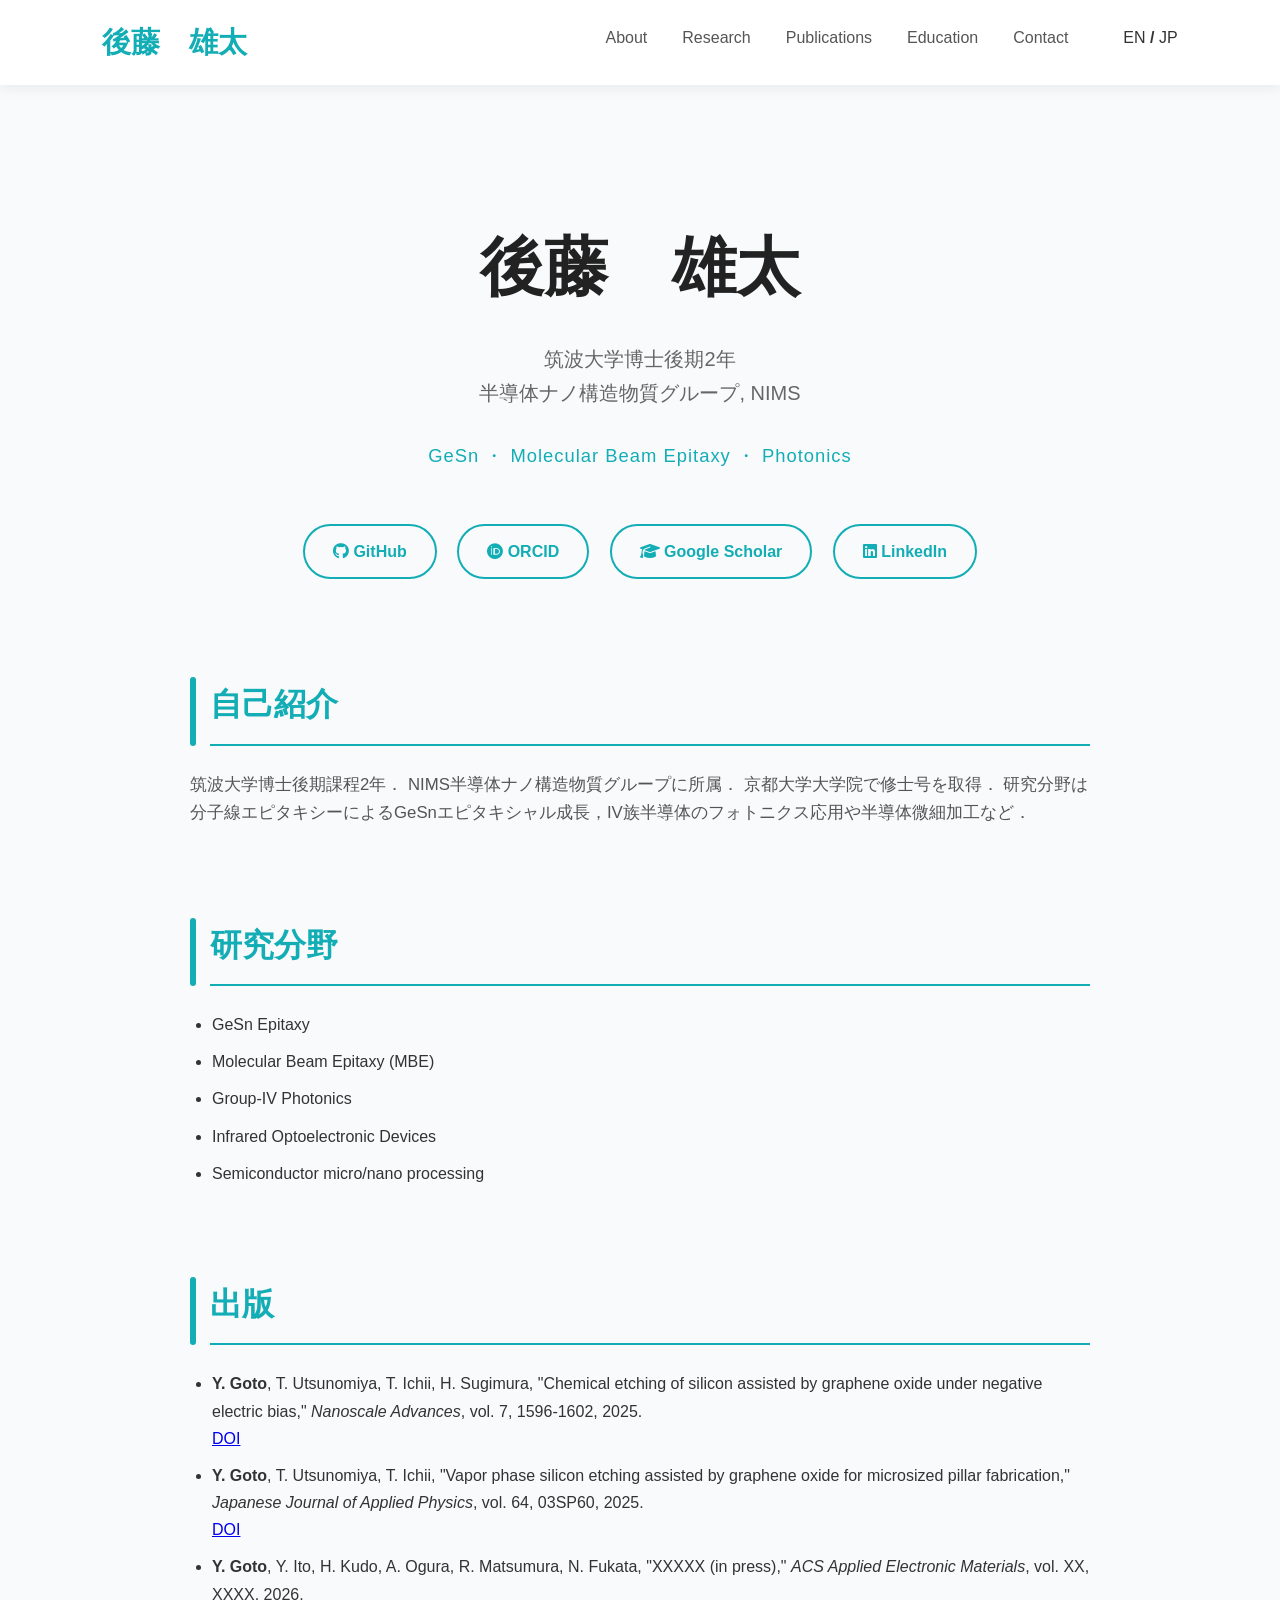
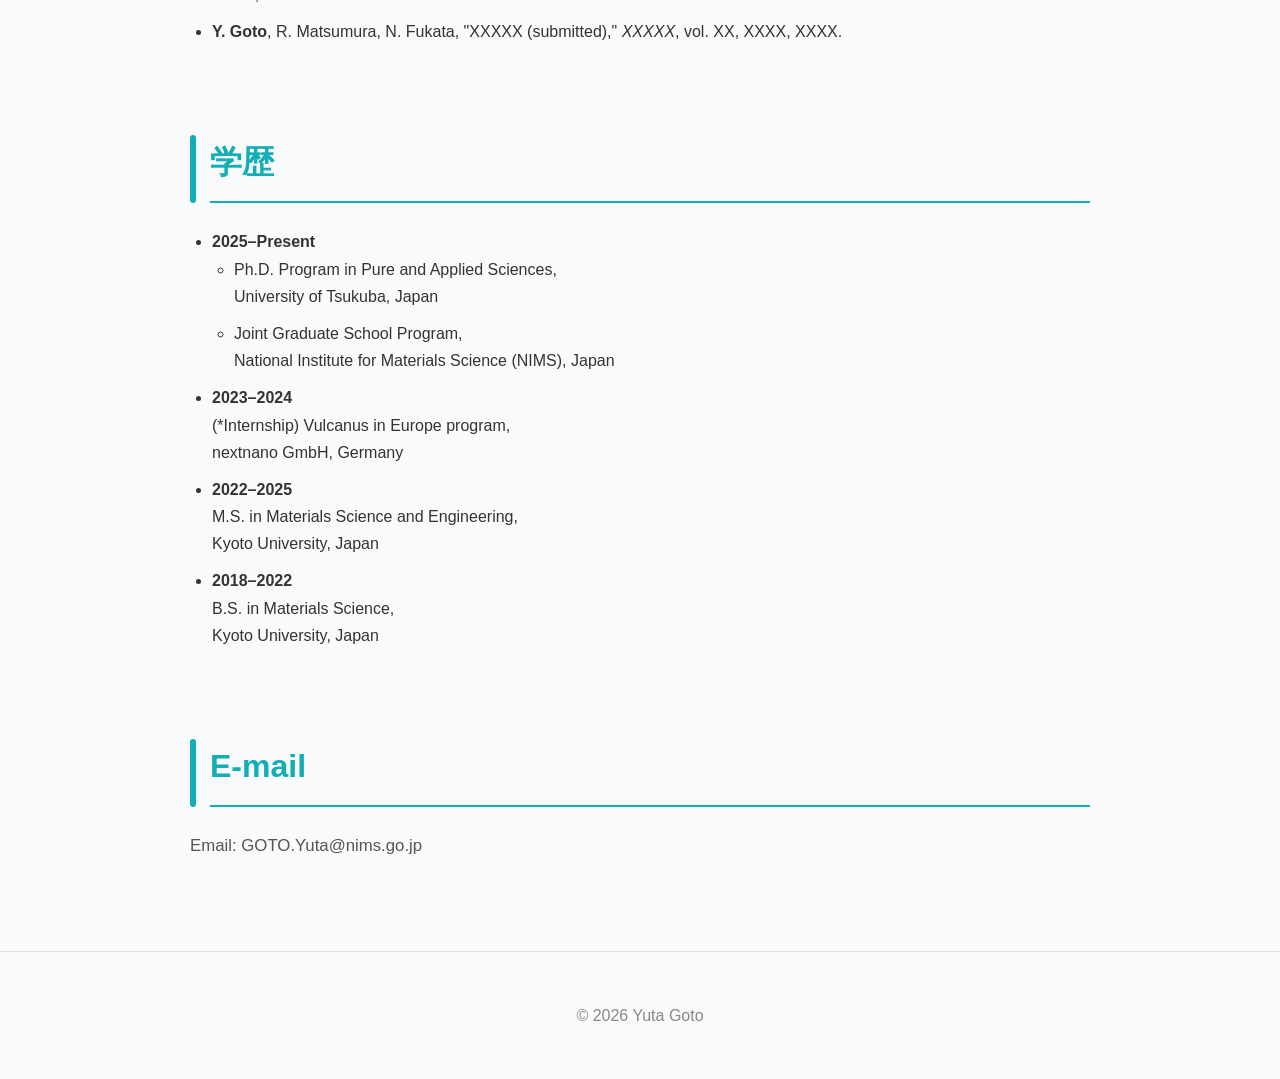
==== index_ja.html @ af43c1f3 "yg: added japanese page" ====
<!DOCTYPE html>
<html lang="ja">

<head>
<meta charset="UTF-8">
<meta name="viewport" content="width=device-width, initial-scale=1.0">

<title>後藤　雄太</title>

<link rel="stylesheet" href="style.css">

<!-- Font Awesome -->
<link rel="stylesheet"
href="https://cdnjs.cloudflare.com/ajax/libs/font-awesome/6.6.0/css/all.min.css">

</head>

<body>

<!-- Navigation -->
<nav>
    <div class="logo">後藤　雄太</div>

    <ul>
        <li><a href="#about">About</a></li>
        <li><a href="#research">Research</a></li>
        <li><a href="#publications">Publications</a></li>
        <li><a href="#education">Education</a></li>
        <li><a href="#contact">Contact</a></li>

        <!-- Language -->
        <li class="language">
            <a href="index.html">EN</a> /
            <a href="index_ja.html">JP</a>
        </li>
    </ul>
</nav>

<!-- Top -->
<div class="container">

    <h1>後藤　雄太</h1>

    <p class="subtitle">
        筑波大学博士後期2年<br>
        半導体ナノ構造物質グループ, NIMS
    </p>

    <p class="keywords">
        GeSn ・ Molecular Beam Epitaxy ・ Photonics
    </p>

    <div class="links">

        <a href="https://github.com/yutagot" target="_blank">
            <i class="fab fa-github"></i> GitHub
        </a>

        <a href="https://orcid.org/0009-0005-4780-8060" target="_blank">
            <i class="fab fa-orcid"></i> ORCID
        </a>

        <a href="https://scholar.google.com/citations?hl=ja&user=DV3cNhgAAAAJ" target="_blank">
            <i class="fas fa-graduation-cap"></i> Google Scholar
        </a>

        <a href="https://www.linkedin.com/in/yuta-goto-65562a297/" target="_blank">
            <i class="fab fa-linkedin"></i> LinkedIn
        </a>  
    </div>

</div>

<!-- About -->
<section id="about">

    <h2>自己紹介</h2>

    <p>
        筑波大学博士後期課程2年．
        NIMS半導体ナノ構造物質グループに所属．
        京都大学大学院で修士号を取得．
        研究分野は分子線エピタキシーによるGeSnエピタキシャル成長，IV族半導体のフォトニクス応用や半導体微細加工など．
    </p>

</section>

<!-- Research -->
<section id="research">

    <h2>研究分野</h2>

    <ul>
        <li>GeSn Epitaxy</li>
        <li>Molecular Beam Epitaxy (MBE)</li>
        <li>Group-IV Photonics</li>
        <li>Infrared Optoelectronic Devices</li>
        <li>Semiconductor micro/nano processing</li>
    </ul>

</section>

<!-- Publications -->
<section id="publications">

    <h2>出版</h2>

    <ul class="publication-list">

        <li>
            <strong>Y. Goto</strong>, T. Utsunomiya, T. Ichii, H. Sugimura,
            "Chemical etching of silicon assisted by graphene oxide under negative electric bias,"
            <em>Nanoscale Advances</em>,
            vol. 7, 1596-1602, 2025.
            <br>
            <a href="https://doi.org/10.1039/D4NA00825A">DOI</a>
        </li>

        <li>
            <strong>Y. Goto</strong>, T. Utsunomiya, T. Ichii,
            "Vapor phase silicon etching assisted by graphene oxide for microsized pillar fabrication,"
            <em>Japanese Journal of Applied Physics</em>,
            vol. 64, 03SP60, 2025.
            <br>
            <a href="https://doi.org/10.35848/1347-4065/adbbf7">DOI</a>
        </li>
        
        <li>
            <strong>Y. Goto</strong>, Y. Ito, H. Kudo, A. Ogura, R. Matsumura, N. Fukata,
            "XXXXX (in press),"
            <em>ACS Applied Electronic Materials</em>,
            vol. XX, XXXX, 2026.
            <br>
        <!--    <a href="https://doi.org/10.35848/1347-4065/adbbf7">DOI</a> --> 
        </li>

        <li>
            <strong>Y. Goto</strong>, R. Matsumura, N. Fukata,
            "XXXXX (submitted),"
            <em>XXXXX</em>,
            vol. XX, XXXX, XXXX.
            <br>
        <!--    <a href="https://doi.org/10.35848/1347-4065/adbbf7">DOI</a> --> 
        </li>



    </ul>

</section>

</section>

<!-- Education -->
<section id="education">

    <h2>学歴</h2>

    <ul class="education-list">
        <li>
            <strong>2025–Present</strong><br>
            <ul>
        <li>Ph.D. Program in Pure and Applied Sciences,<br> 
            University of Tsukuba, Japan</li>
        <li>Joint Graduate School Program,<br>
            National Institute for Materials Science (NIMS), Japan</li>
            </ul>
        </li>

        <li>
            <strong>2023–2024</strong><br>
            (*Internship) Vulcanus in Europe program,<br>
            nextnano GmbH, Germany
        </li>
        <li>
            <strong>2022–2025</strong><br>
            M.S. in Materials Science and Engineering,<br>
            Kyoto University, Japan
        </li>

        <li>
            <strong>2018–2022</strong><br>
            B.S. in Materials Science,<br>
            Kyoto University, Japan
        </li>
    </ul>

</section>

<!-- Contact -->
<section id="contact">

    <h2>E-mail</h2>

    <p>
        Email: GOTO.Yuta@nims.go.jp
    </p>

</section>

<footer>
    © 2026 Yuta Goto
</footer>

</body>
</html>
---- style.css ----
/* ===========================
   General
=========================== */

html{
    scroll-behavior:smooth;
}

body{
    margin:0;
    font-family:-apple-system,BlinkMacSystemFont,"Segoe UI",Roboto,Helvetica,Arial,sans-serif;
    background:#f8fafc;
    color:#333;
    line-height:1.7;
}


/* ===========================
   Navigation Bar
=========================== */

nav{
    position:fixed;
    top:0;
    left:0;
    width:100%;
    background:white;
    display:flex;
    justify-content:space-between;
    align-items:center;
    padding:18px 8%;
    box-sizing:border-box;

    box-shadow:0 2px 15px rgba(0,0,0,0.08);

    z-index:1000;
}

.logo{
    font-size:1.8rem;
    font-weight:700;
    color:#13ADB5;
}

nav ul{
    display:flex;
    gap:35px;

    list-style:none;

    margin:0;
    padding:0;
}

nav a{

    color:#555;
    text-decoration:none;

    font-size:1rem;
    font-weight:500;

    transition:.25s;

}

nav a:hover{

    color:#13ADB5;

}


/* ===========================
   Top Section
=========================== */

.container{

    max-width:900px;

    margin:auto;

    padding-top:170px;

    text-align:center;

}

h1{

    font-size:4rem;

    margin-bottom:10px;

    color:#222;

}

.subtitle{

    font-size:1.25rem;

    color:#666;

}

.keywords{

    margin-top:30px;

    font-size:1.15rem;

    color:#13ADB5;

    letter-spacing:1px;

}


/* ===========================
   Buttons
=========================== */

.links{

    margin-top:45px;

}

.links a{

    display:inline-block;

    margin:8px;

    padding:12px 28px;

    border:2px solid #13ADB5;

    border-radius:30px;

    color:#13ADB5;

    text-decoration:none;

    font-weight:600;

    transition:.3s;

}

.links a:hover{

    background:#13ADB5;

    color:white;

    transform:translateY(-2px);

}


/* ===========================
   Sections
=========================== */

section{

    max-width:900px;

    margin:90px auto;

    padding:0 25px;

}

section h2{

    position:relative;

    padding-left:20px;

    color:#13ADB5;

    font-size:2rem;

    margin-bottom:25px;

}

section h2::before{

    content:"";

    position:absolute;

    left:0;
    top:0;

    width:6px;
    height:100%;

    background:#13ADB5;

    border-radius:3px;

}

section h2::after{

    content:"";

    display:block;

    margin-top:12px;

    height:2px;

    background:#13ADB5;

}

section p{

    color:#555;

    font-size:1.05rem;

}


/* ===========================
   List
=========================== */

ul{

    padding-left:22px;

}

li{

    margin-bottom:10px;

}


/* ===========================
   Footer
=========================== */

footer{

    text-align:center;

    padding:50px;

    color:#888;

    border-top:1px solid #ddd;

    margin-top:80px;

}


/* ===========================
   Image
=========================== */

.profile{

    width:180px;

    border-radius:50%;

    margin-bottom:30px;

    box-shadow:0 10px 25px rgba(0,0,0,.15);

}


/* ===========================
   Responsive
=========================== */

@media (max-width:768px){

nav{

    flex-direction:column;

    padding:15px;

}

nav ul{

    margin-top:15px;

    gap:18px;

    flex-wrap:wrap;

    justify-content:center;

}

.container{

    padding-top:220px;

}

h1{

    font-size:2.8rem;

}

.subtitle{

    font-size:1rem;

}

.links a{

    display:block;

    margin:12px auto;

    width:220px;

}

}


/* ===========================
   Language Switcher
=========================== */

.language {
    margin-left: 20px;
    font-weight: bold;
}

.language a {
    text-decoration: none;
    color: #333;
}

.language a:hover {
    color: #0aa;
}
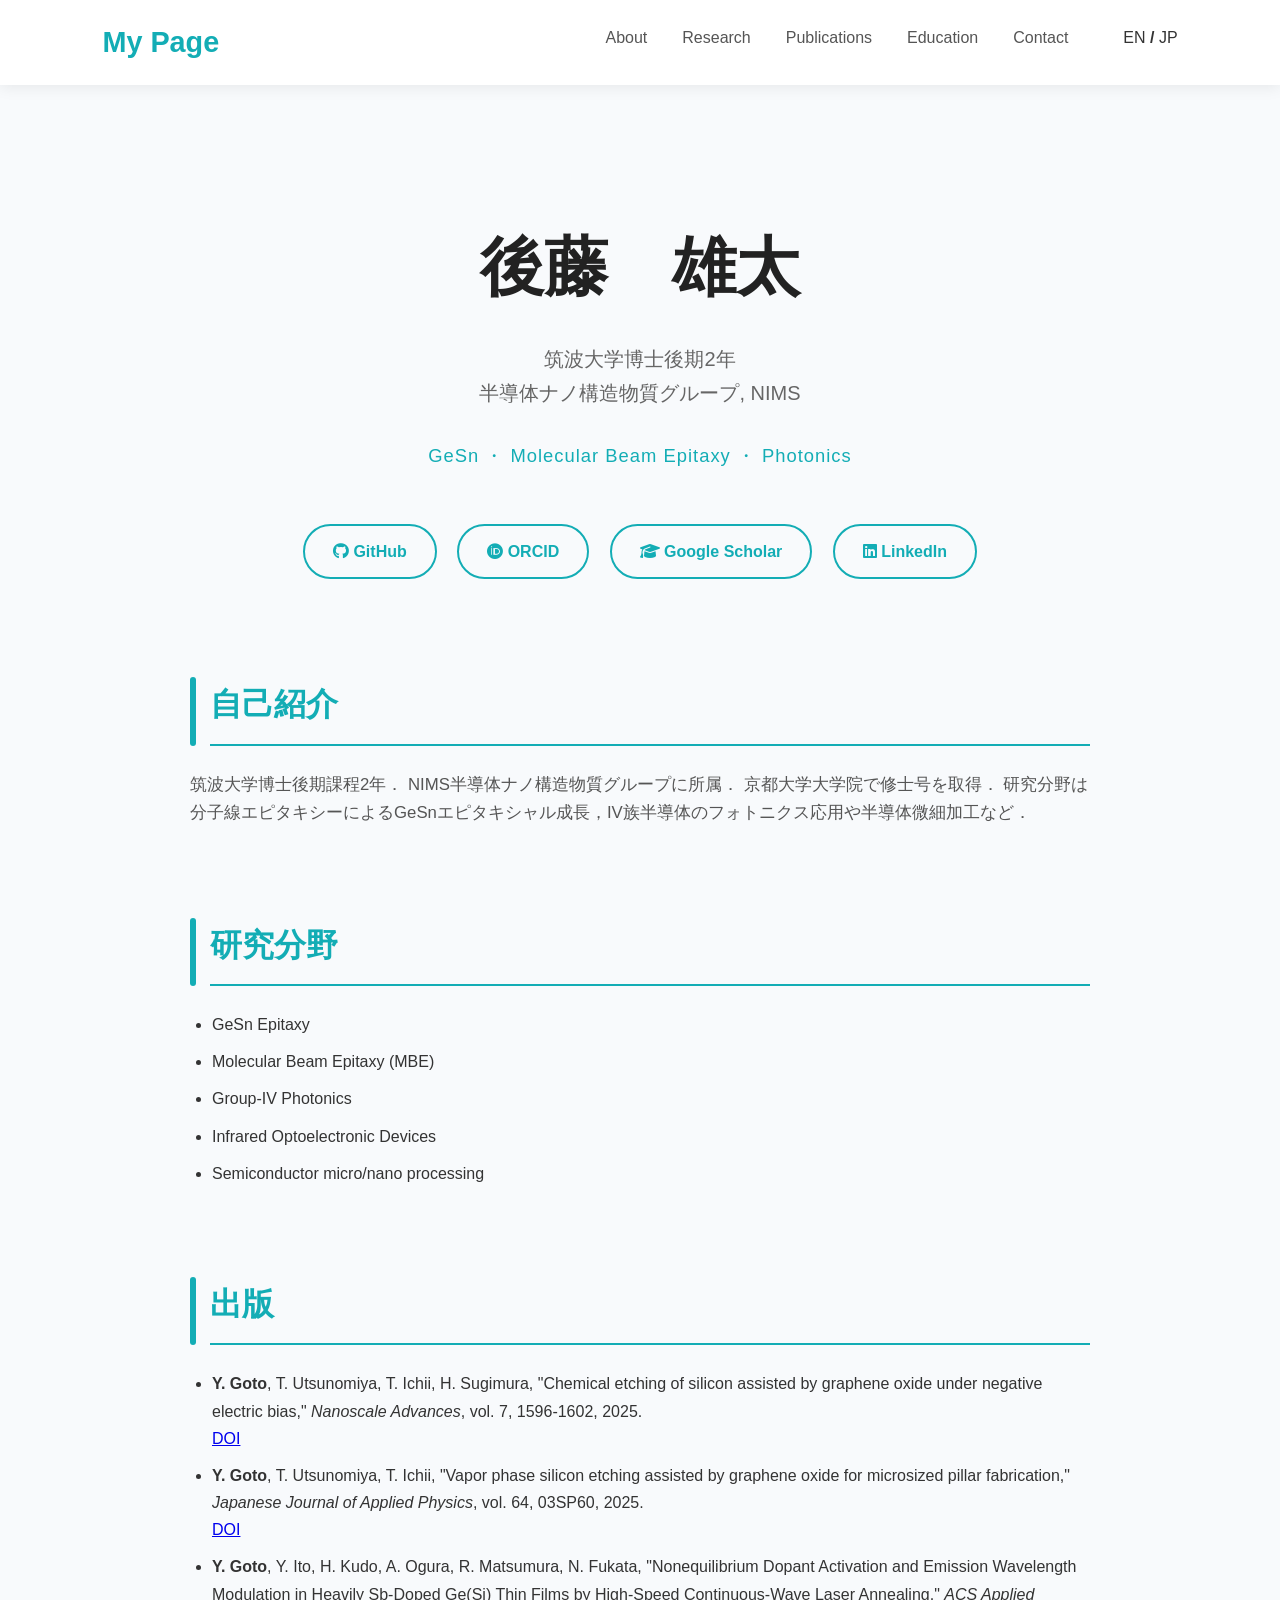
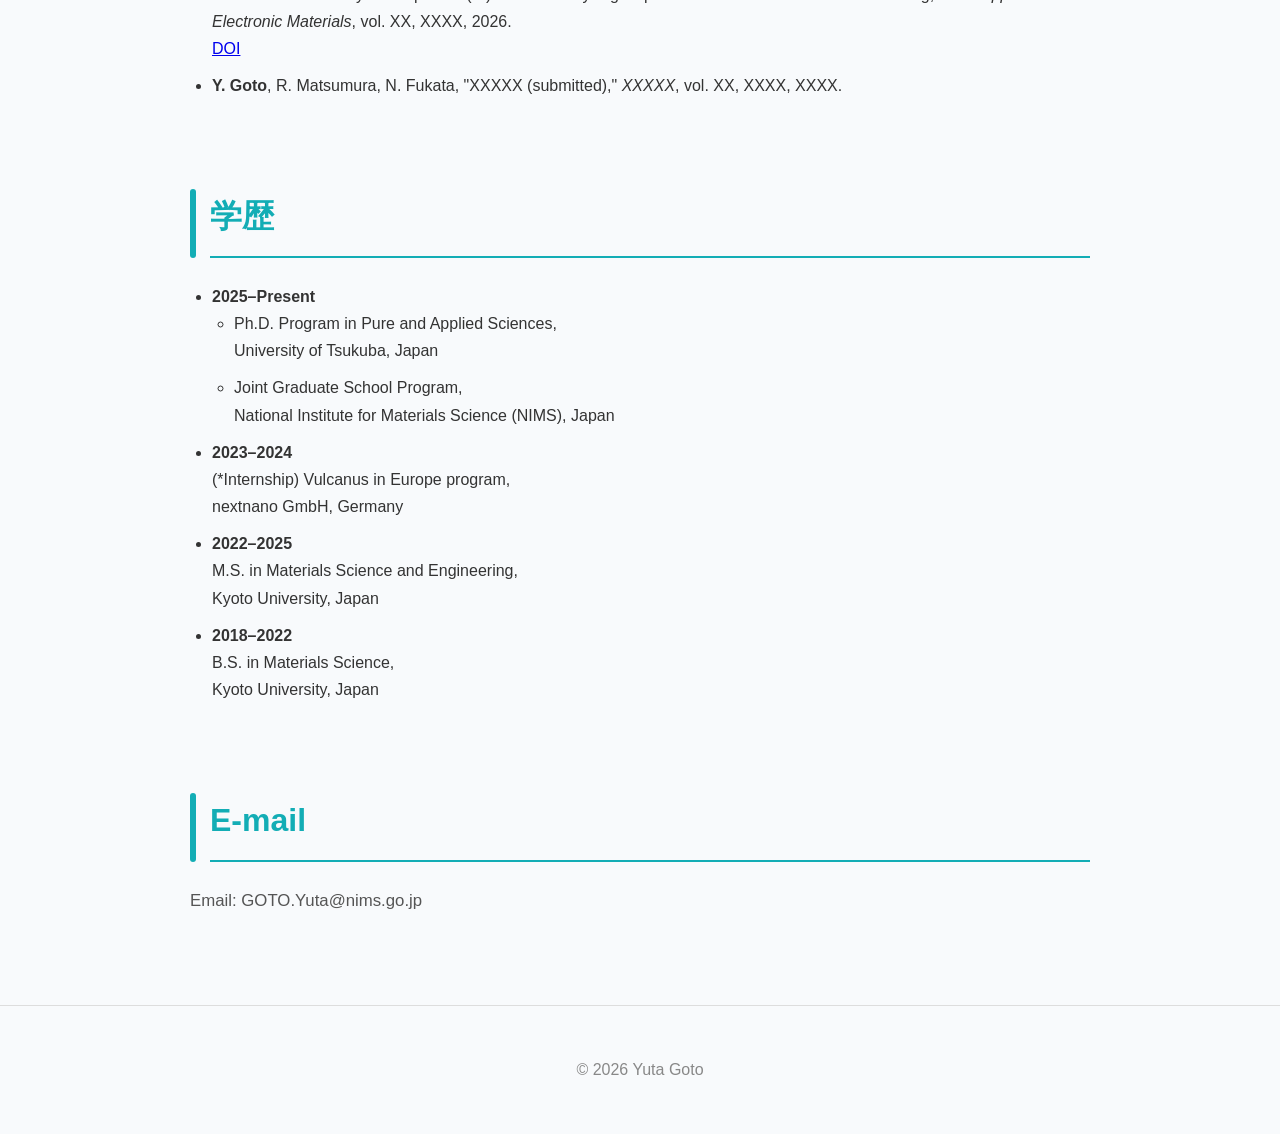
==== commit 9b72583e: "yg: updated paper list" ====
--- a/index_ja.html
+++ b/index_ja.html
@@ -5,7 +5,7 @@
 <meta charset="UTF-8">
 <meta name="viewport" content="width=device-width, initial-scale=1.0">
 
-<title>後藤　雄太</title>
+<title>My Page</title>
 
 <link rel="stylesheet" href="style.css">
 
@@ -19,7 +19,7 @@
 
 <!-- Navigation -->
 <nav>
-    <div class="logo">後藤　雄太</div>
+    <div class="logo">My Page</div>
 
     <ul>
         <li><a href="#about">About</a></li>
@@ -127,11 +127,11 @@
         
         <li>
             <strong>Y. Goto</strong>, Y. Ito, H. Kudo, A. Ogura, R. Matsumura, N. Fukata,
-            "XXXXX (in press),"
+            "Nonequilibrium Dopant Activation and Emission Wavelength Modulation in Heavily Sb-Doped Ge(Si) Thin Films by High-Speed Continuous-Wave Laser Annealing,"
             <em>ACS Applied Electronic Materials</em>,
             vol. XX, XXXX, 2026.
             <br>
-        <!--    <a href="https://doi.org/10.35848/1347-4065/adbbf7">DOI</a> --> 
+            <a href="https://doi.org/10.1021/acsaelm.6c00555">DOI</a>
         </li>
 
         <li>
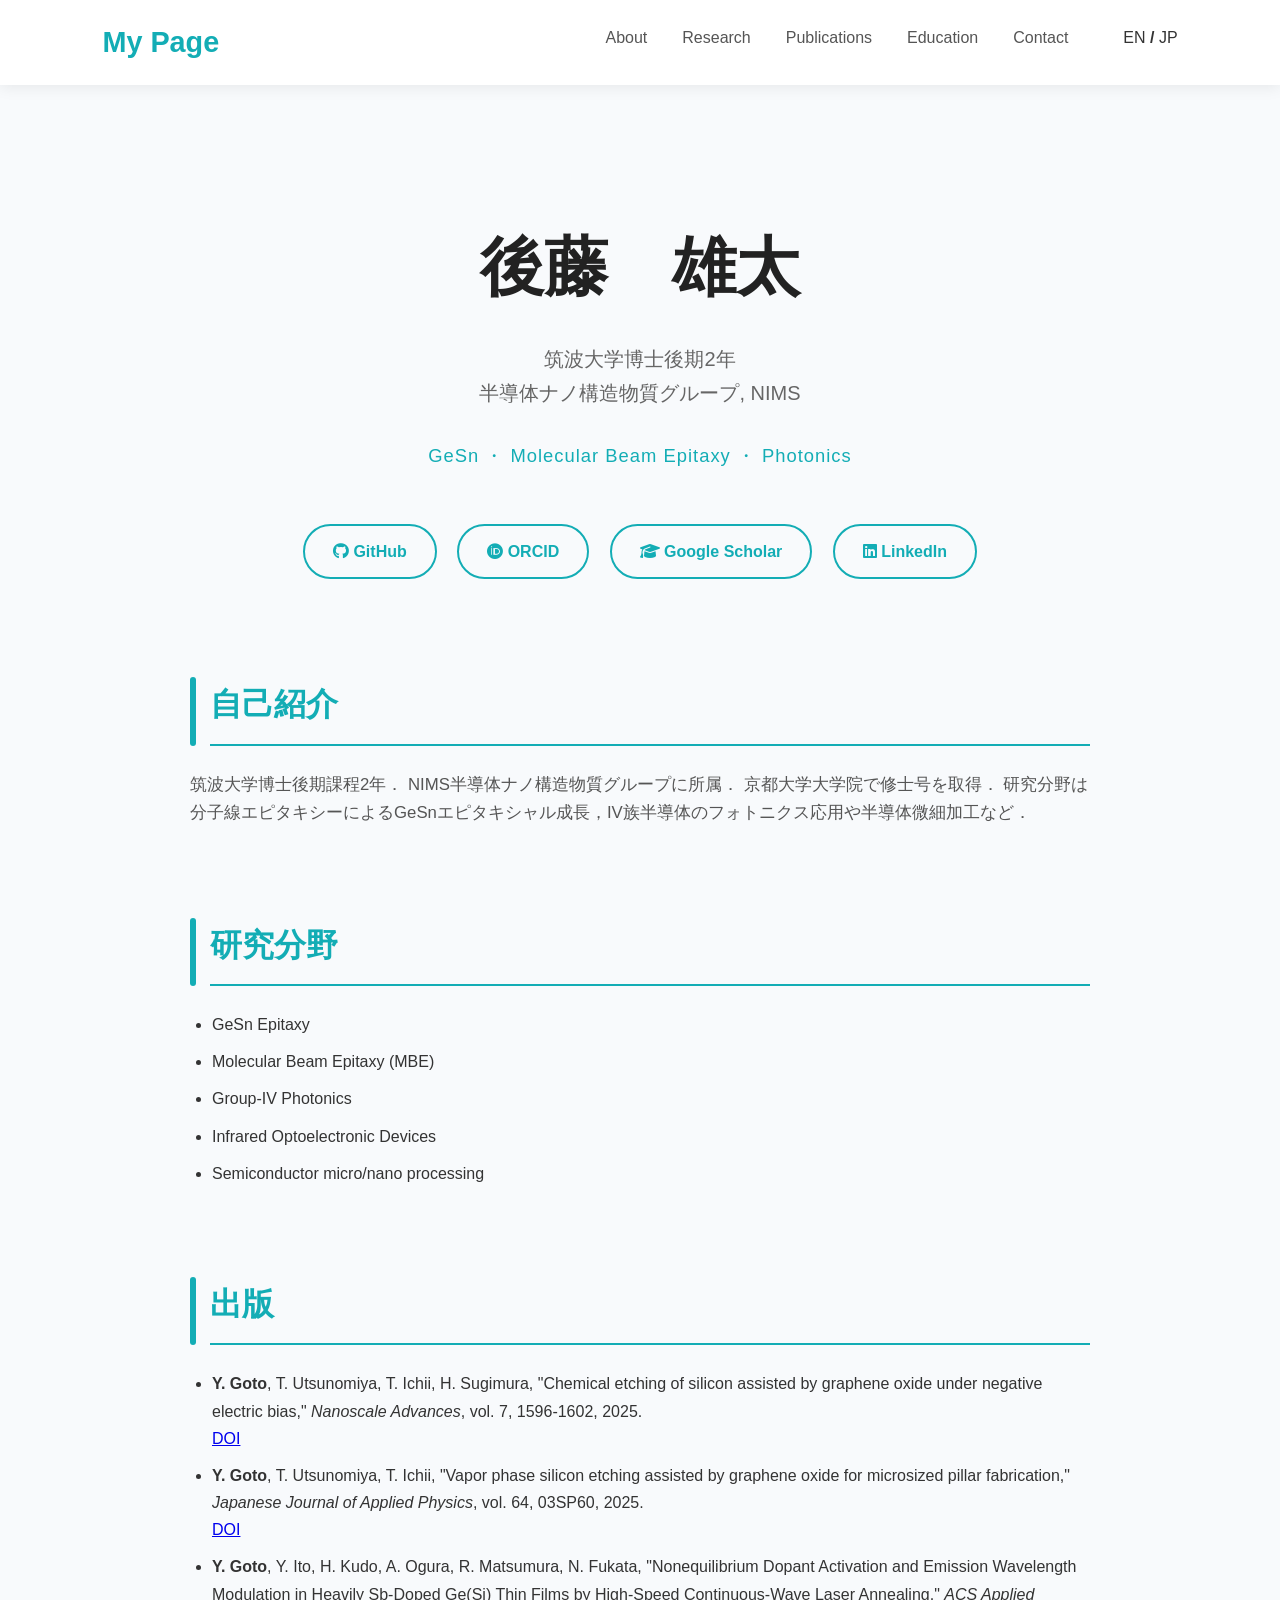
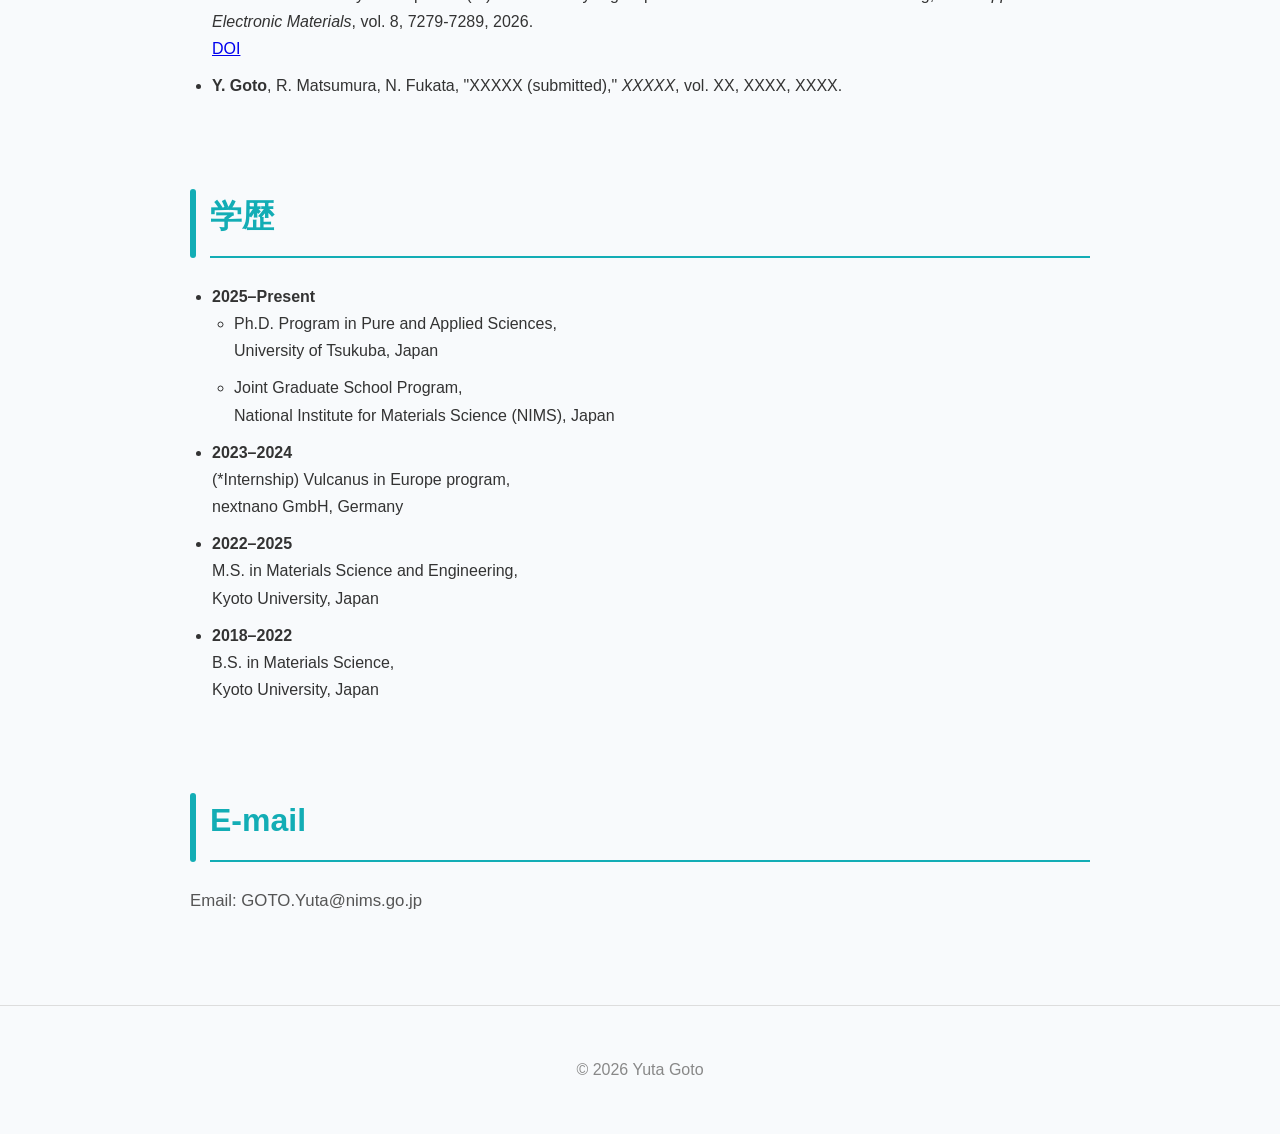
==== commit 61fc4bcf: "yg: updated japanese version" ====
--- a/index_ja.html
+++ b/index_ja.html
@@ -129,9 +129,9 @@
             <strong>Y. Goto</strong>, Y. Ito, H. Kudo, A. Ogura, R. Matsumura, N. Fukata,
             "Nonequilibrium Dopant Activation and Emission Wavelength Modulation in Heavily Sb-Doped Ge(Si) Thin Films by High-Speed Continuous-Wave Laser Annealing,"
             <em>ACS Applied Electronic Materials</em>,
-            vol. XX, XXXX, 2026.
-            <br>
-            <a href="https://doi.org/10.1021/acsaelm.6c00555">DOI</a>
+            vol. 8, 7279-7289, 2026.
+            <br>
+            <a href="https://doi.org/10.1021/acsaelm.6c00555">DOI</a> 
         </li>
 
         <li>
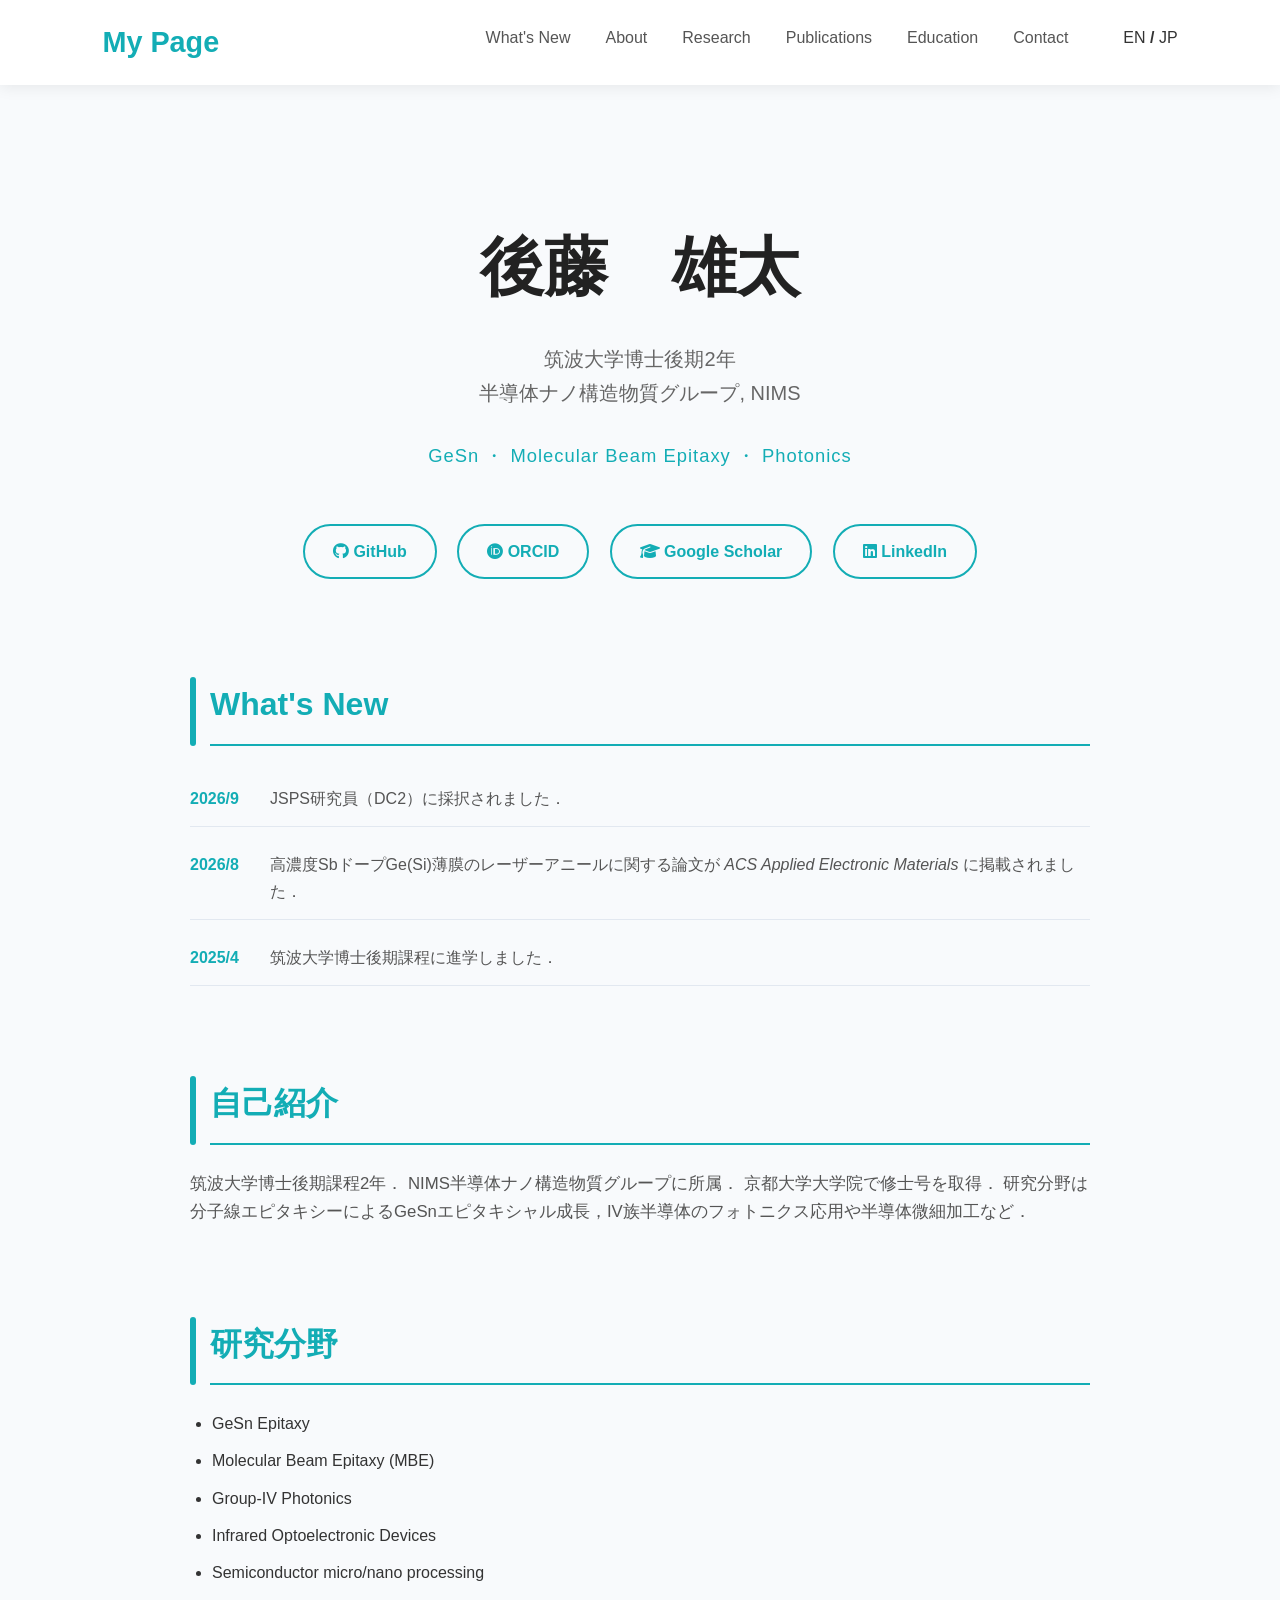
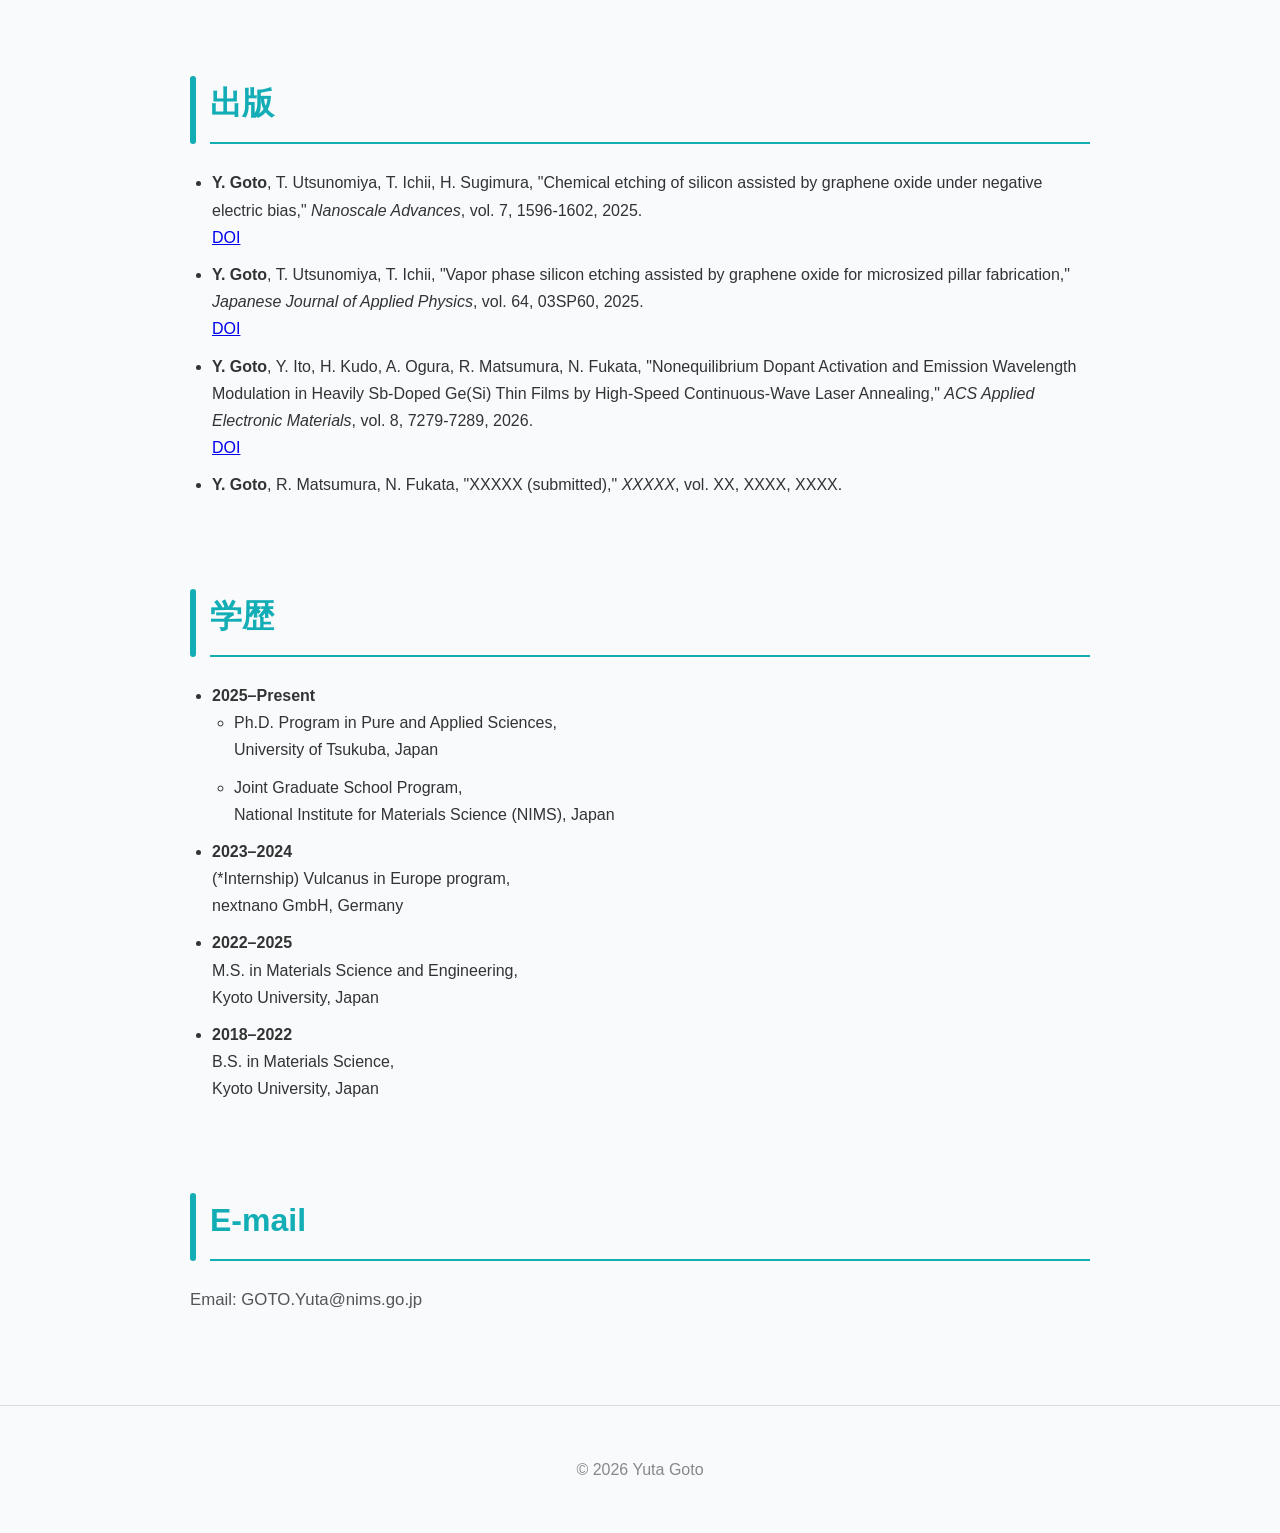
==== commit 5339bfad: "yg: added "what's new" section" ====
--- a/index_ja.html
+++ b/index_ja.html
@@ -1,3 +1,13 @@
+<!-- Google tag (gtag.js) -->
+<script async src="https://www.googletagmanager.com/gtag/js?id=G-8BQCS6YZSQ"></script>
+<script>
+  window.dataLayer = window.dataLayer || [];
+  function gtag(){dataLayer.push(arguments);}
+  gtag('js', new Date());
+
+  gtag('config', 'G-8BQCS6YZSQ');
+</script>
+
 <!DOCTYPE html>
 <html lang="ja">
 
@@ -22,6 +32,7 @@
     <div class="logo">My Page</div>
 
     <ul>
+        <li><a href="#news">What's New</a></li>
         <li><a href="#about">About</a></li>
         <li><a href="#research">Research</a></li>
         <li><a href="#publications">Publications</a></li>
@@ -70,6 +81,28 @@
     </div>
 
 </div>
+
+<!-- What's New -->
+<section id="news">
+
+    <h2>What's New</h2>
+
+    <ul class="news-list">
+        <li>
+            <time datetime="2026">2026/9</time>
+            <span>JSPS研究員（DC2）に採択されました．</span>
+        </li>
+        <li>
+            <time datetime="2026">2026/8</time>
+            <span>高濃度SbドープGe(Si)薄膜のレーザーアニールに関する論文が <em>ACS Applied Electronic Materials</em> に掲載されました．</span>
+        </li>
+        <li>
+            <time datetime="2025">2025/4</time>
+            <span>筑波大学博士後期課程に進学しました．</span>
+        </li>
+    </ul>
+
+</section>
 
 <!-- About -->
 <section id="about">
--- a/style.css
+++ b/style.css
@@ -246,6 +246,42 @@
 
 }
 
+.news-list{
+
+    list-style:none;
+
+    padding-left:0;
+
+}
+
+.news-list li{
+
+    display:flex;
+
+    gap:25px;
+
+    padding:14px 0;
+
+    border-bottom:1px solid #e2e8f0;
+
+}
+
+.news-list time{
+
+    flex:0 0 55px;
+
+    color:#13ADB5;
+
+    font-weight:700;
+
+}
+
+.news-list span{
+
+    color:#555;
+
+}
+
 
 /* ===========================
    Footer
@@ -334,6 +370,12 @@
     margin:12px auto;
 
     width:220px;
+
+}
+
+.news-list li{
+
+    gap:15px;
 
 }
 
